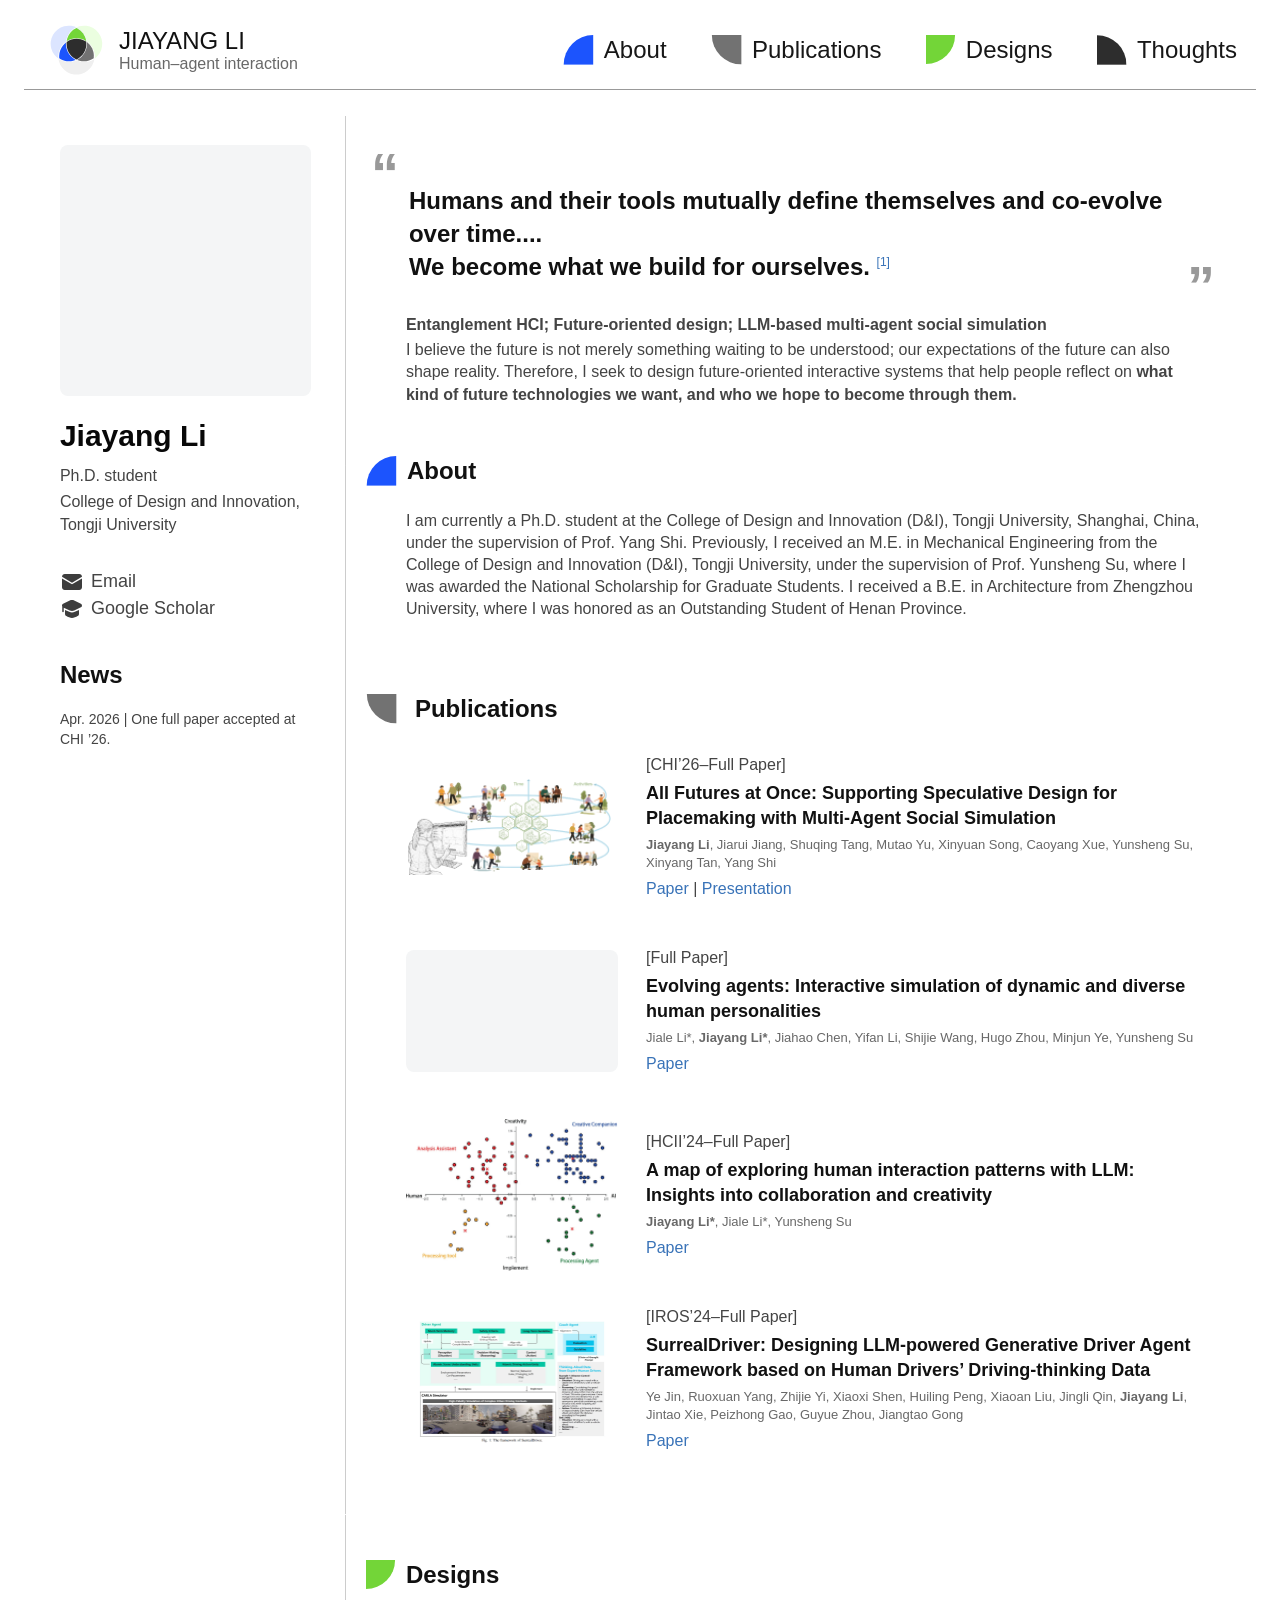
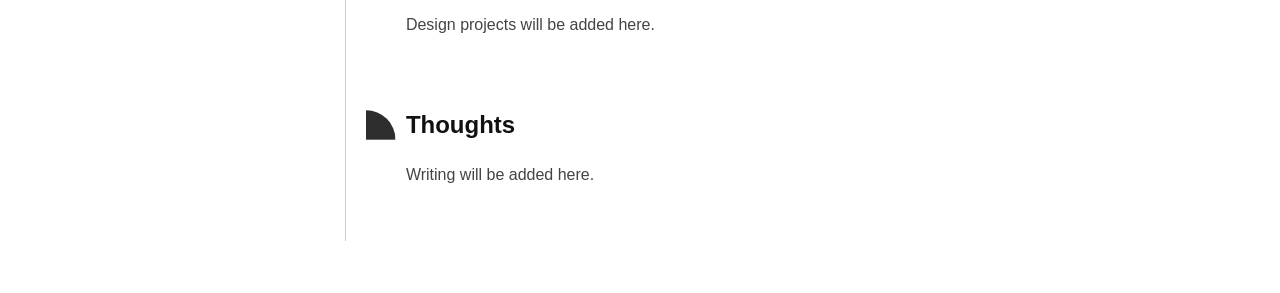
==== index.html @ 561d2c84 "Build Jiayang Li academic homepage" ====
<!doctype html>
<html lang="en">
<head>
  <meta charset="utf-8">
  <meta name="viewport" content="width=device-width, initial-scale=1">
  <meta name="description" content="Jiayang Li, Ph.D. student at Tongji University researching human-agent interaction and future-oriented design.">
  <title>Jiayang Li | Human–agent interaction</title>
  <link rel="stylesheet" href="styles.css">
</head>
<body id="top">
  <a class="skip-link" href="#main">Skip to content</a>
  <header class="site-header">
    <div class="header-inner">
      <a class="brand" href="#top">
        <span class="brand-mark" aria-hidden="true"><img src="assets/brand.svg" alt=""></span>
        <span>JIAYANG LI <small>Human–agent interaction</small></span>
      </a>
      <nav aria-label="Main navigation">
        <a href="#about"><img class="mark" src="assets/about.svg" alt="">About</a>
        <a href="#publications"><img class="mark" src="assets/publications.svg" alt="">Publications</a>
        <a href="#designs"><img class="mark" src="assets/designs.svg" alt="">Designs</a>
        <a href="#thoughts"><img class="mark" src="assets/thoughts.svg" alt="">Thoughts</a>
      </nav>
    </div>
  </header>

  <div class="page-layout">
    <aside class="sidebar" aria-labelledby="name">
      <div class="profile">
        <div class="portrait missing-art" aria-hidden="true"></div>
        <div>
          <h1 id="name">Jiayang Li</h1>
          <p>Ph.D. student</p>
          <p>College of Design and Innovation,<br>Tongji University</p>
        </div>
        <ul class="profile-links">
          <li><img class="contact-icon" src="assets/email.svg" alt=""><span class="pending">Email</span></li>
          <li><img class="contact-icon" src="assets/scholar.svg" alt=""><span class="pending">Google Scholar</span></li>
        </ul>
        <section class="news" aria-labelledby="news-title">
          <h2 id="news-title">News</h2>
          <p><time datetime="2026-04">Apr. 2026</time> | One full paper accepted at CHI ’26.</p>
        </section>
      </div>
    </aside>

    <main id="main">
      <div class="intro">
        <blockquote>
          <p>Humans and their tools mutually define themselves and co-evolve over time....<br>We become what we build for ourselves. <sup><a href="https://doi.org/10.1145/3364998" aria-label="Source: Entanglement HCI, by Christopher Frauenberger">[1]</a></sup></p>
        </blockquote>
        <p class="interests"><strong>Entanglement HCI; Future-oriented design; LLM-based multi-agent social simulation</strong></p>
        <p>I believe the future is not merely something waiting to be understood; our expectations of the future can also shape reality. Therefore, I seek to design future-oriented interactive systems that help people reflect on <strong>what kind of future technologies we want, and who we hope to become through them.</strong></p>
      </div>

      <section id="about" aria-labelledby="about-title">
        <h2 id="about-title"><img class="mark" src="assets/about.svg" alt="">About</h2>
        <div class="section-body">
          <p>I am currently a Ph.D. student at the College of Design and Innovation (D&amp;I), Tongji University, Shanghai, China, under the supervision of Prof. Yang Shi. Previously, I received an M.E. in Mechanical Engineering from the College of Design and Innovation (D&amp;I), Tongji University, under the supervision of Prof. Yunsheng Su, where I was awarded the National Scholarship for Graduate Students. I received a B.E. in Architecture from Zhengzhou University, where I was honored as an Outstanding Student of Henan Province.</p>
        </div>
      </section>

      <section id="publications" aria-labelledby="publications-title">
        <h2 id="publications-title"><img class="mark" src="assets/publications.svg" alt="">Publications</h2>
        <div class="section-body paper-list">
          <article class="paper">
            <div class="teaser"><img src="assets/all-futures.png" alt="All Futures at Once research overview"></div>
            <div>
              <p class="venue">[CHI’26–Full Paper]</p>
              <h3>All Futures at Once: Supporting Speculative Design for Placemaking with Multi-Agent Social Simulation</h3>
              <p class="authors"><strong>Jiayang Li</strong>, Jiarui Jiang, Shuqing Tang, Mutao Yu, Xinyuan Song, Caoyang Xue, Yunsheng Su, Xinyang Tan, Yang Shi</p>
              <p class="paper-links"><a href="https://doi.org/10.1145/3772318.3791543">Paper</a> <span aria-hidden="true">|</span> <a href="https://www.youtube.com/watch?v=OG_Ri6WL6H4">Presentation</a></p>
            </div>
          </article>
          <article class="paper">
            <div class="teaser missing-art" aria-hidden="true"></div>
            <div>
              <p class="venue">[Full Paper]</p>
              <h3>Evolving agents: Interactive simulation of dynamic and diverse human personalities</h3>
              <p class="authors">Jiale Li*, <strong>Jiayang Li*</strong>, Jiahao Chen, Yifan Li, Shijie Wang, Hugo Zhou, Minjun Ye, Yunsheng Su</p>
              <p class="paper-links"><a href="https://arxiv.org/abs/2404.02718">Paper</a></p>
            </div>
          </article>
          <article class="paper">
            <div class="teaser"><img src="assets/interaction-patterns.png" alt="Map of human interaction patterns with LLMs"></div>
            <div>
              <p class="venue">[HCII’24–Full Paper]</p>
              <h3>A map of exploring human interaction patterns with LLM: Insights into collaboration and creativity</h3>
              <p class="authors"><strong>Jiayang Li*</strong>, Jiale Li*, Yunsheng Su</p>
              <p class="paper-links"><a href="https://arxiv.org/abs/2404.04570">Paper</a></p>
            </div>
          </article>
          <article class="paper">
            <div class="teaser"><img src="assets/surrealdriver.png" alt="SurrealDriver system architecture"></div>
            <div>
              <p class="venue">[IROS’24–Full Paper]</p>
              <h3>SurrealDriver: Designing LLM-powered Generative Driver Agent Framework based on Human Drivers’ Driving-thinking Data</h3>
              <p class="authors">Ye Jin, Ruoxuan Yang, Zhijie Yi, Xiaoxi Shen, Huiling Peng, Xiaoan Liu, Jingli Qin, <strong>Jiayang Li</strong>, Jintao Xie, Peizhong Gao, Guyue Zhou, Jiangtao Gong</p>
              <p class="paper-links"><a href="https://arxiv.org/abs/2309.13193">Paper</a></p>
            </div>
          </article>
        </div>
      </section>

      <section class="future-section" id="designs" aria-labelledby="designs-title">
        <h2 id="designs-title"><img class="mark" src="assets/designs.svg" alt="">Designs</h2>
        <p class="section-body">Design projects will be added here.</p>
      </section>
      <section class="future-section" id="thoughts" aria-labelledby="thoughts-title">
        <h2 id="thoughts-title"><img class="mark" src="assets/thoughts.svg" alt="">Thoughts</h2>
        <p class="section-body">Writing will be added here.</p>
      </section>
    </main>
  </div>
</body>
</html>
---- styles.css ----
:root {
  color-scheme: light;
  font-family: "PingFang SC", "Helvetica Neue", Arial, sans-serif;
  color: #171717;
  background: #fff;
  --muted: #444;
  --link: #3973b8;
  --header-height: 90px;
}

* { box-sizing: border-box; }
html { scroll-behavior: smooth; scroll-padding-top: calc(var(--header-height) + 20px); }
body { margin: 0; }
h1, h2, h3, p, blockquote { margin: 0; }
a { color: var(--link); text-underline-offset: .2em; text-decoration: none; }
a:hover { text-decoration: underline; }
a:focus-visible { outline: 2px solid var(--link); outline-offset: 4px; }
.skip-link { position: fixed; top: 8px; left: 8px; transform: translateY(-160%); padding: 8px 12px; background: white; z-index: 5; }
.skip-link:focus { transform: none; }

.site-header { position: sticky; top: 0; z-index: 2; background: white; }
.header-inner {
  max-width: 1373px;
  min-height: var(--header-height);
  margin: 0 auto;
  padding: 10px 19px 0 20px;
  background: url("assets/header-rule.svg") center bottom repeat-x;
  display: flex;
  align-items: center;
  justify-content: space-between;
  gap: 24px;
}
.brand { display: inline-flex; align-items: center; gap: 10px; font-size: 24px; color: #111; white-space: nowrap; }
.brand small { display: block; color: #686868; font-size: 16px; }
.brand-mark { width: 65px; height: 62px; display: grid; place-items: center; }
.brand-mark img { max-width: 100%; height: auto; }
nav { display: flex; gap: clamp(18px, 3.47vw, 50px); align-items: center; }
nav a, h2 { display: flex; align-items: center; gap: 10px; }
nav a { font-size: 24px; color: inherit; min-height: 44px; }
.mark { display: block; flex: 0 0 auto; }

.page-layout {
  max-width: 1306px;
  margin: 26px auto 52px;
  display: grid;
  grid-template-columns: minmax(235px, 286px) minmax(0, 1fr);
  column-gap: 20px;
}
.sidebar { background: url("assets/sidebar-rule.svg") right top repeat-y; padding: 29px 29px 0 0; }
.profile { position: sticky; top: calc(var(--header-height) + 35px); }
.portrait { width: min(100%, 251px); aspect-ratio: 1; border-radius: 10px; overflow: hidden; margin-bottom: 23px; }
.missing-art { background: #f4f5f6; border-radius: 8px; }
.teaser.missing-art { aspect-ratio: 207 / 119; }
.portrait img, .teaser img { display: block; width: 100%; height: 100%; object-fit: cover; }
.profile h1 { font-size: 30px; margin-bottom: 12px; color: #080808; }
.profile p { color: var(--muted); line-height: 1.4; }
.profile p + p { margin-top: 4px; }
.profile-links { list-style: none; padding: 0; margin: 32px 0 36px; }
.profile-links li { display: flex; align-items: center; gap: 7px; min-height: 27px; font-size: 18px; }
.contact-icon { display: block; }
.pending { color: var(--muted); }
.news p { margin-top: 18px; font-size: 14px; }

main { min-width: 0; padding: 0 20px 55px 0; }
.intro { padding: 29px 0 0 40px; color: var(--muted); line-height: 1.38; }
blockquote { position: relative; padding: 39px 24px 31px 3px; color: #111; font-size: 24px; font-weight: 650; }
blockquote::before, blockquote::after { position: absolute; color: #999; font-size: 56px; line-height: 1; }
blockquote::before { content: "“"; top: 0; left: -35px; }
blockquote::after { content: "”"; bottom: 0; right: -15px; }
blockquote sup { font-size: 12px; font-weight: 400; }
.interests { margin-bottom: 3px; }
h2 { font-size: 24px; color: #111; min-height: 34px; }
#about { margin-top: 48px; }
.section-body { margin: 22px 0 0 40px; line-height: 1.38; color: var(--muted); }
#publications { margin-top: 72px; }
#publications h2 { gap: 18px; }
.paper-list { display: grid; gap: 26px; }
.paper { min-height: 158px; display: grid; grid-template-columns: minmax(125px, 212px) minmax(0, 1fr); gap: clamp(16px, 2.2vw, 32px); align-items: center; }
.teaser img { height: auto; }
.venue { margin-bottom: 5px; }
.paper h3 { color: #111; font-size: 18px; line-height: 1.36; }
.authors { margin-top: 6px; color: #686868; font-size: 13px; }
.paper-links { margin-top: 6px; }
.future-section { margin-top: 72px; }
#designs { margin-top: 100px; }

@media (max-width: 1390px) {
  .header-inner { margin-inline: 24px; }
  .page-layout { margin-inline: clamp(24px, 4.68vw, 67px); }
}
@media (max-width: 1000px) {
  nav { gap: 16px; }
  nav a { font-size: 18px; gap: 6px; }
  .page-layout { grid-template-columns: 220px minmax(0, 1fr); }
  main { padding-right: 0; }
  .paper { grid-template-columns: minmax(110px, 34%) minmax(0, 1fr); }
}
@media (max-width: 740px) {
  :root { --header-height: 114px; }
  .header-inner { display: grid; gap: 3px; justify-content: stretch; margin-inline: 16px; padding: 5px 0 0; }
  .brand { font-size: 19px; }
  .brand small { font-size: 13px; }
  .brand-mark { width: 45px; height: 50px; }
  nav { display: grid; grid-template-columns: repeat(4, max-content); justify-content: space-between; gap: 4px; }
  nav a { font-size: clamp(12px, 3.4vw, 16px); }
  nav .mark { display: none; }
  .page-layout { display: block; margin: 24px 20px 0; }
  .sidebar { background: none; border-bottom: 1px solid #ddd; padding: 0 0 24px; }
  .profile { position: static; display: grid; grid-template-columns: minmax(80px, 112px) minmax(0, 1fr); align-items: center; gap: 15px; }
  .profile h1 { font-size: 25px; margin-bottom: 5px; }
  .profile p { font-size: 14px; }
  .portrait, .profile-links { margin: 0; }
  .profile-links, .news { grid-column: 1 / -1; }
  .news p { margin-top: 3px; }
  .intro { padding-left: 0; }
  blockquote { padding-inline: 18px; font-size: 20px; }
  blockquote::before { left: 0; }
  blockquote::after { right: 0; }
  .section-body { margin-left: 0; }
  #about, #publications, .future-section, #designs { margin-top: 44px; }
  .paper { align-items: start; gap: 12px; min-height: 0; }
  .paper h3 { font-size: 16px; }
}
@media (max-width: 355px) {
  .paper { grid-template-columns: 1fr; }
  .teaser { max-width: 200px; }
}
@media (prefers-reduced-motion: reduce) {
  html { scroll-behavior: auto; }
}

@media (max-height: 720px) and (min-width: 741px) {
  .profile { position: static; }
}
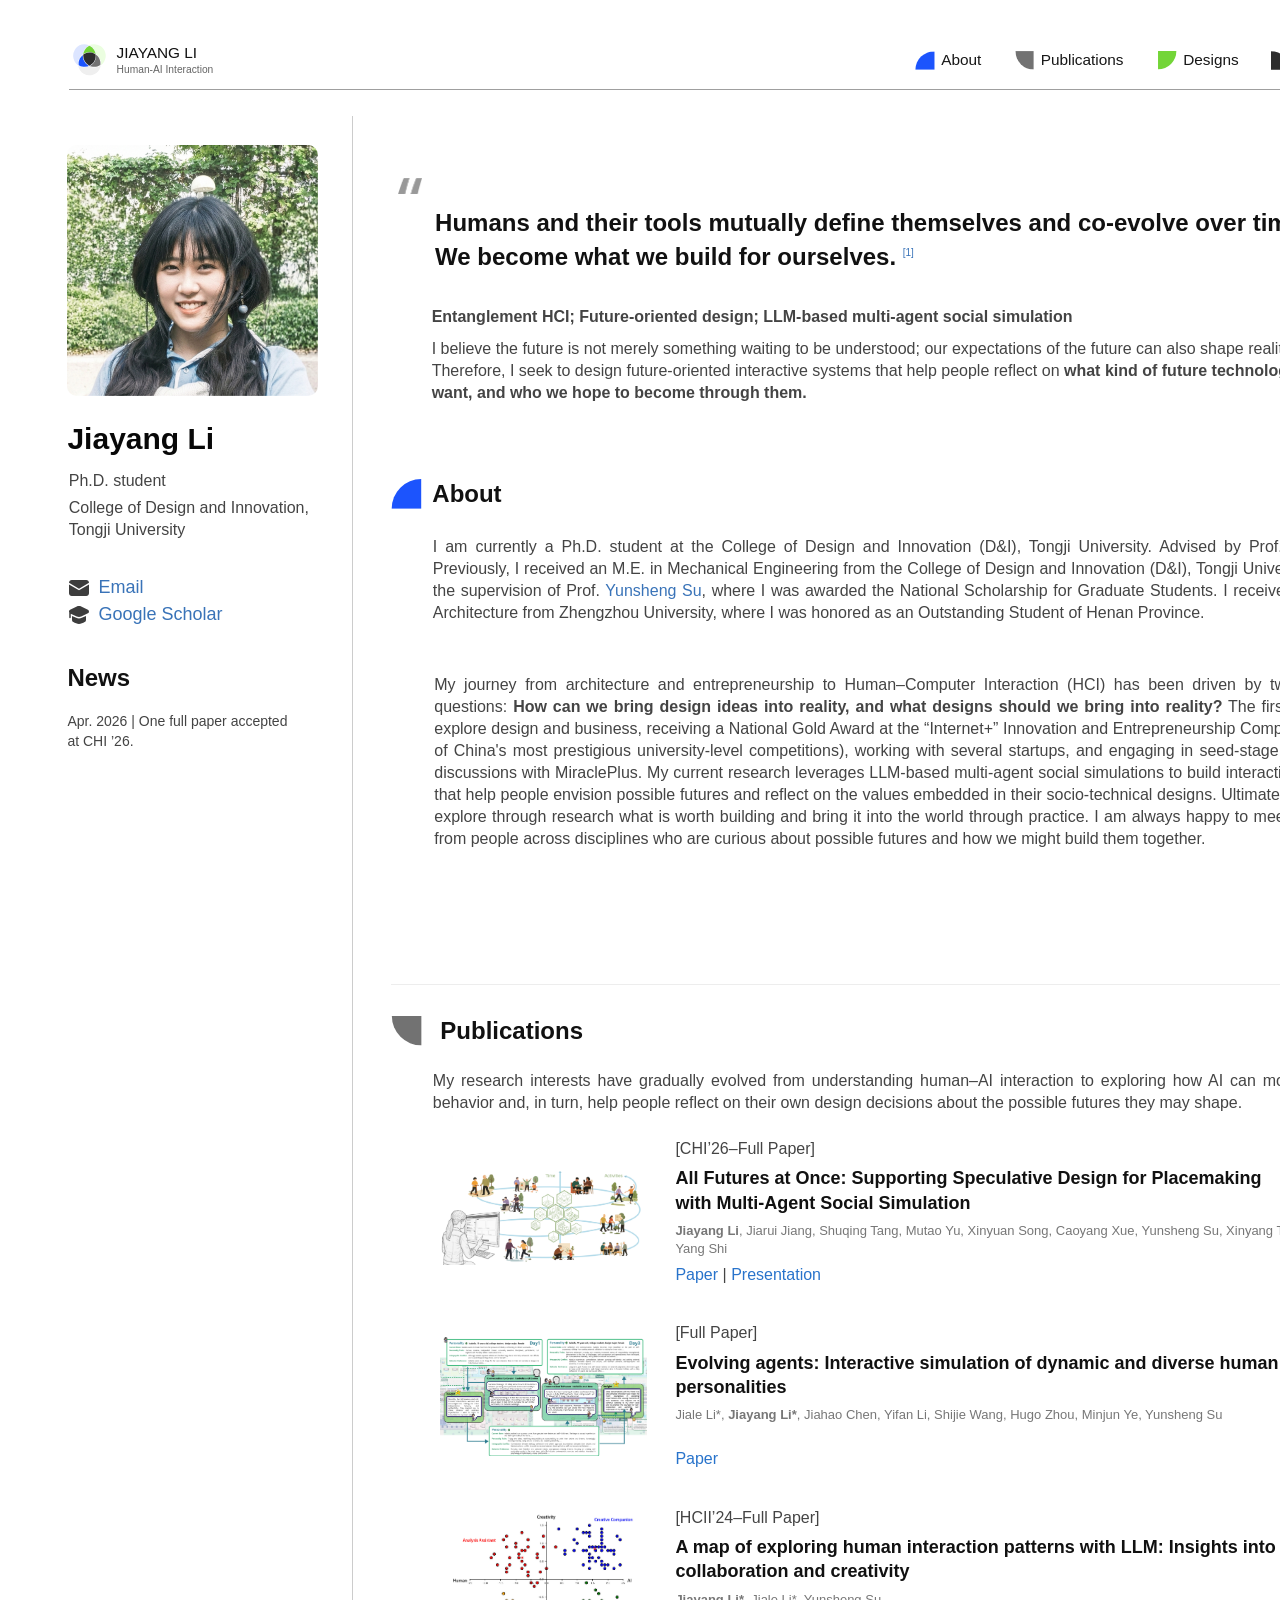
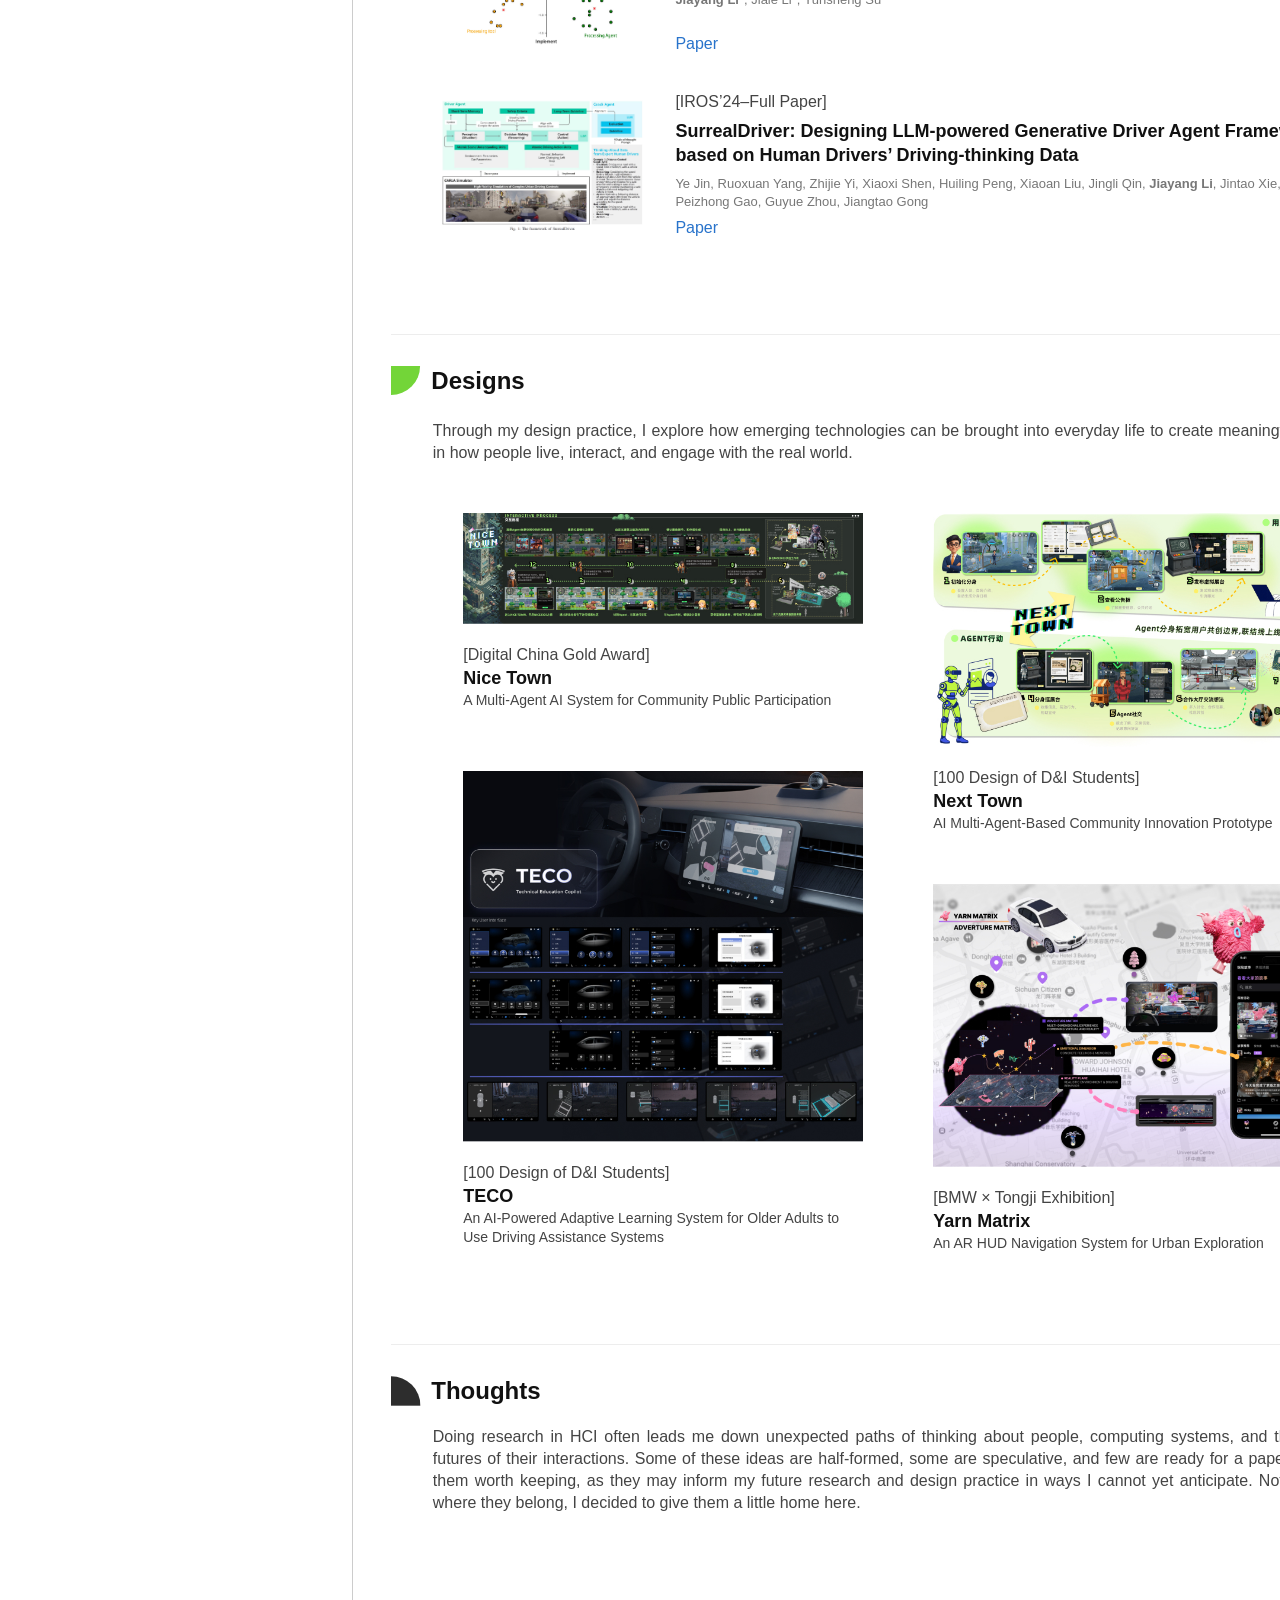
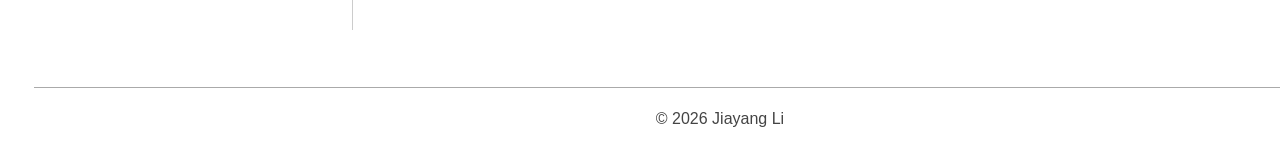
==== commit 41717b26: "Prepare updated academic homepage for GitHub Pages" ====
--- a/index.html
+++ b/index.html
@@ -4,17 +4,17 @@
   <meta charset="utf-8">
   <meta name="viewport" content="width=device-width, initial-scale=1">
   <meta name="description" content="Jiayang Li, Ph.D. student at Tongji University researching human-agent interaction and future-oriented design.">
-  <title>Jiayang Li | Human–agent interaction</title>
+  <title>Jiayang Li | Human-AI Interaction</title>
   <link rel="stylesheet" href="styles.css">
 </head>
 <body id="top">
   <a class="skip-link" href="#main">Skip to content</a>
   <header class="site-header">
     <div class="header-inner">
-      <a class="brand" href="#top">
-        <span class="brand-mark" aria-hidden="true"><img src="assets/brand.svg" alt=""></span>
-        <span>JIAYANG LI <small>Human–agent interaction</small></span>
-      </a>
+      <div class="brand">
+        <a class="brand-mark" href="#top" aria-label="Back to top"><img src="assets/brand.svg" alt=""></a>
+        <span>JIAYANG LI <small>Human-AI Interaction</small></span>
+      </div>
       <nav aria-label="Main navigation">
         <a href="#about"><img class="mark" src="assets/about.svg" alt="">About</a>
         <a href="#publications"><img class="mark" src="assets/publications.svg" alt="">Publications</a>
@@ -27,19 +27,19 @@
   <div class="page-layout">
     <aside class="sidebar" aria-labelledby="name">
       <div class="profile">
-        <div class="portrait missing-art" aria-hidden="true"></div>
+        <div class="portrait"><img src="assets/portrait.png" alt="Jiayang Li" width="1003" height="1003"></div>
         <div>
           <h1 id="name">Jiayang Li</h1>
           <p>Ph.D. student</p>
           <p>College of Design and Innovation,<br>Tongji University</p>
         </div>
         <ul class="profile-links">
-          <li><img class="contact-icon" src="assets/email.svg" alt=""><span class="pending">Email</span></li>
-          <li><img class="contact-icon" src="assets/scholar.svg" alt=""><span class="pending">Google Scholar</span></li>
+          <li><img class="contact-icon" src="assets/email.svg" alt=""><a href="mailto:jiayanglee0506@gmail.com">Email</a></li>
+          <li><img class="contact-icon" src="assets/scholar.svg" alt=""><a href="https://scholar.google.com/citations?user=fzOmFO4AAAAJ&amp;hl=zh-CN">Google Scholar</a></li>
         </ul>
         <section class="news" aria-labelledby="news-title">
           <h2 id="news-title">News</h2>
-          <p><time datetime="2026-04">Apr. 2026</time> | One full paper accepted at CHI ’26.</p>
+          <p><span class="news-lead"><time datetime="2026-04">Apr. 2026</time> | One full paper accepted</span> at CHI ’26.</p>
         </section>
       </div>
     </aside>
@@ -50,67 +50,119 @@
           <p>Humans and their tools mutually define themselves and co-evolve over time....<br>We become what we build for ourselves. <sup><a href="https://doi.org/10.1145/3364998" aria-label="Source: Entanglement HCI, by Christopher Frauenberger">[1]</a></sup></p>
         </blockquote>
         <p class="interests"><strong>Entanglement HCI; Future-oriented design; LLM-based multi-agent social simulation</strong></p>
-        <p>I believe the future is not merely something waiting to be understood; our expectations of the future can also shape reality. Therefore, I seek to design future-oriented interactive systems that help people reflect on <strong>what kind of future technologies we want, and who we hope to become through them.</strong></p>
+        <p>I believe the future is not merely something waiting to be understood; our expectations of the future can also shape reality.</p>
+        <p>Therefore, I seek to design future-oriented interactive systems that help people reflect on <strong>what kind of future technologies we want, and who we hope to become through them.</strong></p>
       </div>
 
-      <section id="about" aria-labelledby="about-title">
+      <section class="divided-section" id="about" aria-labelledby="about-title">
         <h2 id="about-title"><img class="mark" src="assets/about.svg" alt="">About</h2>
         <div class="section-body">
-          <p>I am currently a Ph.D. student at the College of Design and Innovation (D&amp;I), Tongji University, Shanghai, China, under the supervision of Prof. Yang Shi. Previously, I received an M.E. in Mechanical Engineering from the College of Design and Innovation (D&amp;I), Tongji University, under the supervision of Prof. Yunsheng Su, where I was awarded the National Scholarship for Graduate Students. I received a B.E. in Architecture from Zhengzhou University, where I was honored as an Outstanding Student of Henan Province.</p>
+          <p>I am currently a Ph.D. student at the College of Design and Innovation (D&amp;I), Tongji University. Advised by Prof. <a href="https://xiaoyangtao.github.io/">Yang Shi</a>. Previously, I received an M.E. in Mechanical Engineering from the College of Design and Innovation (D&amp;I), Tongji University, under the supervision of Prof. <a href="https://tjdi.tongji.edu.cn/TeacherDetail.do?id=4587&amp;lang=_en">Yunsheng Su</a>, where I was awarded the National Scholarship for Graduate Students. I received a B.E. in Architecture from Zhengzhou University, where I was honored as an Outstanding Student of Henan Province.</p>
+          <p>My journey from architecture and entrepreneurship to Human–Computer Interaction (HCI) has been driven by two evolving questions: <strong>How can we bring design ideas into reality, and what designs should we bring into reality?</strong> The first led me to explore design and business, receiving a National Gold Award at the “Internet+” Innovation and Entrepreneurship Competition (one of China's most prestigious university-level competitions), working with several startups, and engaging in seed-stage investment discussions with MiraclePlus. My current research leverages LLM-based multi-agent social simulations to build interactive systems that help people envision possible futures and reflect on the values embedded in their socio-technical designs. Ultimately, I hope to explore through research what is worth building and bring it into the world through practice. I am always happy to meet and learn from people across disciplines who are curious about possible futures and how we might build them together.</p>
         </div>
       </section>
 
-      <section id="publications" aria-labelledby="publications-title">
+      <section class="divided-section" id="publications" aria-labelledby="publications-title">
         <h2 id="publications-title"><img class="mark" src="assets/publications.svg" alt="">Publications</h2>
+        <p class="section-body section-copy">My research interests have gradually evolved from understanding human–AI interaction to exploring how AI can model human behavior and, in turn, help people reflect on their own design decisions about the possible futures they may shape.</p>
         <div class="section-body paper-list">
           <article class="paper">
             <div class="teaser"><img src="assets/all-futures.png" alt="All Futures at Once research overview"></div>
             <div>
-              <p class="venue">[CHI’26–Full Paper]</p>
-              <h3>All Futures at Once: Supporting Speculative Design for Placemaking with Multi-Agent Social Simulation</h3>
-              <p class="authors"><strong>Jiayang Li</strong>, Jiarui Jiang, Shuqing Tang, Mutao Yu, Xinyuan Song, Caoyang Xue, Yunsheng Su, Xinyang Tan, Yang Shi</p>
-              <p class="paper-links"><a href="https://doi.org/10.1145/3772318.3791543">Paper</a> <span aria-hidden="true">|</span> <a href="https://www.youtube.com/watch?v=OG_Ri6WL6H4">Presentation</a></p>
+              <a class="paper-heading" href="https://doi.org/10.1145/3772318.3791543">
+                <p class="venue">[CHI’26–Full Paper]</p>
+                <h3>All Futures at Once: Supporting Speculative Design for Placemaking with Multi-Agent Social Simulation</h3>
+              </a>
+              <p class="authors"><strong>Jiayang Li</strong>, Jiarui Jiang, Shuqing Tang, Mutao Yu, Xinyuan Song, Caoyang Xue, Yunsheng Su, Xinyang Tan, <span class="last-author">Yang&nbsp;Shi</span></p>
+              <p class="paper-links"><a href="https://dl.acm.org/doi/pdf/10.1145/3772318.3791543">Paper</a> <span aria-hidden="true">|</span> <a href="https://www.youtube.com/watch?v=OG_Ri6WL6H4">Presentation</a></p>
             </div>
           </article>
           <article class="paper">
-            <div class="teaser missing-art" aria-hidden="true"></div>
+            <div class="teaser"><img src="assets/evolving-agents.png" alt="Evolving Agents diagram showing how conversations and reflection shape a simulated character’s personality" width="4492" height="2612"></div>
             <div>
-              <p class="venue">[Full Paper]</p>
-              <h3>Evolving agents: Interactive simulation of dynamic and diverse human personalities</h3>
+              <a class="paper-heading" href="https://arxiv.org/abs/2404.02718">
+                <p class="venue">[Full Paper]</p>
+                <h3>Evolving agents: Interactive simulation of dynamic and diverse human personalities</h3>
+              </a>
               <p class="authors">Jiale Li*, <strong>Jiayang Li*</strong>, Jiahao Chen, Yifan Li, Shijie Wang, Hugo Zhou, Minjun Ye, Yunsheng Su</p>
-              <p class="paper-links"><a href="https://arxiv.org/abs/2404.02718">Paper</a></p>
+              <p class="paper-links"><a href="https://arxiv.org/pdf/2404.02718">Paper</a></p>
             </div>
           </article>
           <article class="paper">
-            <div class="teaser"><img src="assets/interaction-patterns.png" alt="Map of human interaction patterns with LLMs"></div>
+            <div class="teaser"><img src="assets/interaction-patterns.jpg" alt="Map of human interaction patterns with LLMs"></div>
             <div>
-              <p class="venue">[HCII’24–Full Paper]</p>
-              <h3>A map of exploring human interaction patterns with LLM: Insights into collaboration and creativity</h3>
+              <a class="paper-heading" href="https://link.springer.com/chapter/10.1007/978-3-031-60615-1_5">
+                <p class="venue">[HCII’24–Full Paper]</p>
+                <h3>A map of exploring human interaction patterns with LLM: Insights into collaboration and creativity</h3>
+              </a>
               <p class="authors"><strong>Jiayang Li*</strong>, Jiale Li*, Yunsheng Su</p>
-              <p class="paper-links"><a href="https://arxiv.org/abs/2404.04570">Paper</a></p>
+              <p class="paper-links"><a href="https://arxiv.org/pdf/2404.04570">Paper</a></p>
             </div>
           </article>
           <article class="paper">
             <div class="teaser"><img src="assets/surrealdriver.png" alt="SurrealDriver system architecture"></div>
             <div>
-              <p class="venue">[IROS’24–Full Paper]</p>
-              <h3>SurrealDriver: Designing LLM-powered Generative Driver Agent Framework based on Human Drivers’ Driving-thinking Data</h3>
+              <a class="paper-heading" href="https://arxiv.org/pdf/2309.13193">
+                <p class="venue">[IROS’24–Full Paper]</p>
+                <h3>SurrealDriver: Designing LLM-powered Generative Driver Agent Framework based on Human Drivers’ Driving-thinking Data</h3>
+              </a>
               <p class="authors">Ye Jin, Ruoxuan Yang, Zhijie Yi, Xiaoxi Shen, Huiling Peng, Xiaoan Liu, Jingli Qin, <strong>Jiayang Li</strong>, Jintao Xie, Peizhong Gao, Guyue Zhou, Jiangtao Gong</p>
-              <p class="paper-links"><a href="https://arxiv.org/abs/2309.13193">Paper</a></p>
+              <p class="paper-links"><a href="https://arxiv.org/pdf/2309.13193">Paper</a></p>
             </div>
           </article>
         </div>
       </section>
 
-      <section class="future-section" id="designs" aria-labelledby="designs-title">
+      <section class="divided-section" id="designs" aria-labelledby="designs-title">
         <h2 id="designs-title"><img class="mark" src="assets/designs.svg" alt="">Designs</h2>
-        <p class="section-body">Design projects will be added here.</p>
+        <p class="section-body section-copy">Through my design practice, I explore how emerging technologies can be brought into everyday life to create meaningful changes in how people live, interact, and engage with the real world.</p>
+        <div class="section-body project-grid">
+          <div class="project-column">
+            <article class="project">
+              <a class="project-link" href="https://youtu.be/UCTH89TCAQQ" aria-label="Nice Town video">
+                <img class="project-image nice-town" src="assets/nice-town.jpg" alt="Nice Town community simulation interface">
+                <p class="project-credit">[Digital China Gold Award]</p>
+                <h3>Nice Town</h3>
+                <p class="project-description">A Multi-Agent AI System for Community Public Participation</p>
+              </a>
+            </article>
+            <article class="project">
+              <a class="project-link" href="https://youtu.be/3_Xi08ussA4" aria-label="TECO video">
+                <img class="project-image teco" src="assets/teco.jpg" alt="TECO driving assistance learning system and interface">
+                <p class="project-credit">[100 Design of D&amp;I Students]</p>
+                <h3>TECO</h3>
+                <p class="project-description">An AI-Powered Adaptive Learning System for Older Adults to Use Driving Assistance Systems</p>
+              </a>
+            </article>
+          </div>
+          <div class="project-column">
+            <article class="project">
+              <a class="project-link" href="https://youtu.be/ANlL0ZLIgPI" aria-label="Next Town video">
+                <img class="project-image next-town" src="assets/next-town.jpg" alt="Next Town multi-agent community innovation prototype">
+                <p class="project-credit">[100 Design of D&amp;I Students]</p>
+                <h3>Next Town</h3>
+                <p class="project-description">AI Multi-Agent-Based Community Innovation Prototype</p>
+              </a>
+            </article>
+            <article class="project">
+              <a class="project-link" href="https://youtu.be/47cZfiAG1b4" aria-label="Yarn Matrix video">
+                <img class="project-image yarn-matrix" src="assets/yarn-matrix.jpg" alt="Yarn Matrix augmented reality navigation concept and interface">
+                <p class="project-credit">[BMW × Tongji Exhibition]</p>
+                <h3>Yarn Matrix</h3>
+                <p class="project-description">An AR HUD Navigation System for Urban Exploration</p>
+              </a>
+            </article>
+          </div>
+        </div>
       </section>
-      <section class="future-section" id="thoughts" aria-labelledby="thoughts-title">
+
+      <section class="divided-section" id="thoughts" aria-labelledby="thoughts-title">
         <h2 id="thoughts-title"><img class="mark" src="assets/thoughts.svg" alt="">Thoughts</h2>
-        <p class="section-body">Writing will be added here.</p>
+        <p class="section-body section-copy">Doing research in HCI often leads me down unexpected paths of thinking about people, computing systems, and the possible futures of their interactions. Some of these ideas are half-formed, some are speculative, and few are ready for a paper. Yet I find them worth keeping, as they may inform my future research and design practice in ways I cannot yet anticipate. Not quite sure where they belong, I decided to give them a little home here.</p>
       </section>
     </main>
   </div>
+
+  <footer class="site-footer">© 2026 Jiayang Li</footer>
 </body>
 </html>
--- a/styles.css
+++ b/styles.css
@@ -6,11 +6,19 @@
   --muted: #444;
   --link: #3973b8;
   --header-height: 90px;
+  --section-title-size: 24px;
+  --body-text-size: 16px;
+  --portrait-width: 250.56px;
+  --section-gap: 94px;
+  --section-heading-gap: 30px;
+  --section-copy-gap: 22px;
+  --section-outdent: 8px;
+  --footer-gap: 57px;
 }
 
 * { box-sizing: border-box; }
-html { scroll-behavior: smooth; scroll-padding-top: calc(var(--header-height) + 20px); }
-body { margin: 0; }
+html { scroll-behavior: smooth; scroll-padding-top: 20px; }
+body { zoom: min(1, calc(100vw / 1440px)); min-width: 1440px; margin: 0; }
 h1, h2, h3, p, blockquote { margin: 0; }
 a { color: var(--link); text-underline-offset: .2em; text-decoration: none; }
 a:hover { text-decoration: underline; }
@@ -18,117 +26,212 @@
 .skip-link { position: fixed; top: 8px; left: 8px; transform: translateY(-160%); padding: 8px 12px; background: white; z-index: 5; }
 .skip-link:focus { transform: none; }
 
-.site-header { position: sticky; top: 0; z-index: 2; background: white; }
 .header-inner {
   max-width: 1373px;
   min-height: var(--header-height);
   margin: 0 auto;
-  padding: 10px 19px 0 20px;
+  padding: 21px 19px 0 20px;
   background: url("assets/header-rule.svg") center bottom repeat-x;
   display: flex;
   align-items: center;
   justify-content: space-between;
   gap: 24px;
 }
-.brand { display: inline-flex; align-items: center; gap: 10px; font-size: 24px; color: #111; white-space: nowrap; }
-.brand small { display: block; color: #686868; font-size: 16px; }
+.brand { display: inline-flex; align-items: center; gap: 10px; font-size: var(--body-text-size); color: #111; white-space: nowrap; }
+.brand small { display: block; color: #656565; font-size: inherit; }
 .brand-mark { width: 65px; height: 62px; display: grid; place-items: center; }
 .brand-mark img { max-width: 100%; height: auto; }
-nav { display: flex; gap: clamp(18px, 3.47vw, 50px); align-items: center; }
+nav { display: flex; gap: 44px; align-items: center; }
 nav a, h2 { display: flex; align-items: center; gap: 10px; }
-nav a { font-size: 24px; color: inherit; min-height: 44px; }
+nav a { font-size: 21px; color: inherit; min-height: 30px; gap: 8px; }
+nav .mark { width: 26px; height: 26px; }
 .mark { display: block; flex: 0 0 auto; }
 
 .page-layout {
-  max-width: 1306px;
-  margin: 26px auto 52px;
-  display: grid;
-  grid-template-columns: minmax(235px, 286px) minmax(0, 1fr);
-  column-gap: 20px;
-}
-.sidebar { background: url("assets/sidebar-rule.svg") right top repeat-y; padding: 29px 29px 0 0; }
-.profile { position: sticky; top: calc(var(--header-height) + 35px); }
-.portrait { width: min(100%, 251px); aspect-ratio: 1; border-radius: 10px; overflow: hidden; margin-bottom: 23px; }
-.missing-art { background: #f4f5f6; border-radius: 8px; }
-.teaser.missing-art { aspect-ratio: 207 / 119; }
+  max-width: 1305px;
+  margin: 26px auto var(--footer-gap);
+  display: grid;
+  grid-template-columns: minmax(235px, 285px) minmax(0, 1fr);
+  column-gap: 32px;
+}
+.sidebar { border-right: 1px solid #ccc; padding: 29px 19px 0 0; }
+.portrait { width: min(100%, var(--portrait-width)); aspect-ratio: 1; border-radius: 10px; overflow: hidden; margin-bottom: 22px; }
 .portrait img, .teaser img { display: block; width: 100%; height: 100%; object-fit: cover; }
-.profile h1 { font-size: 30px; margin-bottom: 12px; color: #080808; }
+.profile h1 { font-size: 30px; line-height: 38px; margin-bottom: 10px; color: #080808; }
 .profile p { color: var(--muted); line-height: 1.4; }
+.profile > div p { font-size: var(--body-text-size); }
 .profile p + p { margin-top: 4px; }
-.profile-links { list-style: none; padding: 0; margin: 32px 0 36px; }
+.profile-links { list-style: none; padding: 0; margin: 34px 0 33px; }
 .profile-links li { display: flex; align-items: center; gap: 7px; min-height: 27px; font-size: 18px; }
 .contact-icon { display: block; }
-.pending { color: var(--muted); }
-.news p { margin-top: 18px; font-size: 14px; }
-
-main { min-width: 0; padding: 0 20px 55px 0; }
-.intro { padding: 29px 0 0 40px; color: var(--muted); line-height: 1.38; }
-blockquote { position: relative; padding: 39px 24px 31px 3px; color: #111; font-size: 24px; font-weight: 650; }
-blockquote::before, blockquote::after { position: absolute; color: #999; font-size: 56px; line-height: 1; }
-blockquote::before { content: "“"; top: 0; left: -35px; }
-blockquote::after { content: "”"; bottom: 0; right: -15px; }
-blockquote sup { font-size: 12px; font-weight: 400; }
-.interests { margin-bottom: 3px; }
-h2 { font-size: 24px; color: #111; min-height: 34px; }
-#about { margin-top: 48px; }
-.section-body { margin: 22px 0 0 40px; line-height: 1.38; color: var(--muted); }
-#publications { margin-top: 72px; }
+.news p { margin-top: 17px; font-size: 14px; }
+
+main { min-width: 0; padding: 0 16px calc(var(--section-gap) - var(--footer-gap)) 0; }
+.intro { padding: 51px 0 0 40px; color: var(--muted); font-size: var(--body-text-size); line-height: 1.38; }
+blockquote { position: relative; margin-bottom: 8.4px; padding: 38px 0 32px 3px; color: #111; font-size: var(--section-title-size); font-weight: 700; line-height: 34px; }
+blockquote::before, blockquote::after {
+  content: "";
+  position: absolute;
+  width: 24px;
+  height: 16px;
+  background: url("assets/quote-mark.png") center / contain no-repeat;
+}
+blockquote::before { top: 11px; left: -34px; }
+blockquote::after { bottom: 14px; right: -17px; }
+blockquote sup { font-size: 10px; font-weight: 400; line-height: 0; }
+.interests { margin-bottom: 10px; }
+h2 { font-size: var(--section-title-size); color: #111; min-height: 34px; }
+.section-body { margin: var(--section-copy-gap) 0 0 calc(40px + var(--section-outdent)); line-height: 1.38; color: var(--muted); }
+#about .section-body, .section-copy { font-size: var(--body-text-size); text-align: justify; }
+#about .section-body p + p { margin-top: 28px; }
+.divided-section {
+  position: relative;
+  margin-top: var(--section-gap);
+  margin-left: calc(-1 * var(--section-outdent));
+  padding-top: var(--section-heading-gap);
+}
+.divided-section::before {
+  content: "";
+  position: absolute;
+  inset: 0 0 auto;
+  height: 1px;
+  background: #ddd;
+}
+.paper-list { display: grid; gap: 26px; margin-top: 19px; }
+.paper { min-height: 158px; display: grid; grid-template-columns: minmax(125px, 212px) minmax(0, 1fr); gap: 32px; align-items: center; }
+.teaser img { height: auto; }
+.paper-heading, .project-link { display: block; color: inherit; }
+.paper-heading:hover, .project-link:hover { text-decoration: none; }
+.paper-heading:hover h3, .project-link:hover h3 { text-decoration: underline; }
+.venue { margin-bottom: 6px; }
+.paper h3 { color: #111; font-size: 18px; line-height: 1.36; }
+.authors { margin-top: 6px; color: #777; font-size: 13px; }
+.paper-links { margin-top: auto; }
+.paper-links a { color: #2873cb; }
+.project-grid {
+  display: grid;
+  grid-template-columns: repeat(2, minmax(0, 1fr));
+  gap: 29px;
+  margin-top: 49px;
+}
+.project-column { display: grid; gap: 67px; align-content: start; }
+.project-image { display: block; width: 100%; height: auto; object-fit: cover; margin-bottom: 15px; }
+.nice-town { aspect-ratio: 450 / 125.067; }
+.next-town { aspect-ratio: 450 / 263.695; }
+.teco { aspect-ratio: 450 / 416.845; }
+.yarn-matrix { aspect-ratio: 450 / 318.303; }
+.project h3 { font-size: 18px; line-height: 25px; color: #111; }
+.project-description { font-size: 14px; }
+.site-footer {
+  max-width: 1373px;
+  margin: 0 auto;
+  padding: 12px 24px 40px;
+  border-top: 1px solid #aaa;
+  text-align: center;
+  color: var(--muted);
+}
+
+.header-inner {
+  max-width: 1294.25px;
+  margin-inline: auto;
+  padding: 40.24px 0 0;
+  position: relative;
+  left: -4.08px;
+  align-items: flex-start;
+  background-size: 100% 1px;
+  background-repeat: no-repeat;
+}
+.brand { gap: 6.3px; font-size: 15.36px; line-height: 19.84px; }
+.brand small { font-size: 10.24px; line-height: 14px; }
+.brand-mark { width: 41.5px; height: 39.84px; }
+.header-inner > nav {
+  display: grid;
+  grid-template-columns: 99.33px 142.96px 113.14px auto;
+  gap: 0;
+  width: 447.57px;
+  margin-top: 9.04px;
+}
+nav a { font-size: 15.36px; line-height: 22px; gap: 6.4px; min-height: 22px; }
+nav .mark { width: 19.3px; height: 19px; }
+nav a:nth-child(2) .mark { width: 19.44px; }
+nav a:nth-child(3) .mark { width: 19.06px; }
+nav a:nth-child(4) .mark { width: 18.93px; }
+
+.page-layout {
+  max-width: 1305.12px;
+  margin-top: 26.36px;
+  margin-bottom: 57.16px;
+  grid-template-columns: 285.37px minmax(0, 1fr);
+  column-gap: 38.5px;
+}
+.sidebar { padding-top: 28.66px; padding-right: 16.75px; }
+.profile h1 { line-height: 42px; margin-bottom: 10.3px; }
+.profile > div p { margin-left: 1.36px; line-height: 22px; }
+.profile p + p { margin-top: 5px; }
+.profile-links { margin-top: 33.5px; margin-bottom: 33px; }
+.news-lead { display: block; white-space: nowrap; }
+
+main {
+  padding: 0 1.55px 0 0;
+  display: grid;
+  grid-template-rows: minmax(360.63px, auto) minmax(507.21px, auto)
+    minmax(949.71px, auto) minmax(1010.07px, auto) minmax(286.07px, auto);
+}
+.intro { padding: 50.79px 0 0 40.36px; margin-right: -9.23px; }
+blockquote { margin-bottom: 0; padding: 38.5px 0 32.05px 3.44px; }
+blockquote::after { right: 0; bottom: 14px; }
+
+.divided-section { margin: 0; padding-top: 30px; }
+.divided-section::before { background: url("assets/section-rule.svg") left top no-repeat; }
+#about { padding-top: 0; }
+#about::before { content: none; }
 #publications h2 { gap: 18px; }
-.paper-list { display: grid; gap: 26px; }
-.paper { min-height: 158px; display: grid; grid-template-columns: minmax(125px, 212px) minmax(0, 1fr); gap: clamp(16px, 2.2vw, 32px); align-items: center; }
-.teaser img { height: auto; }
-.venue { margin-bottom: 5px; }
-.paper h3 { color: #111; font-size: 18px; line-height: 1.36; }
-.authors { margin-top: 6px; color: #686868; font-size: 13px; }
-.paper-links { margin-top: 6px; }
-.future-section { margin-top: 72px; }
-#designs { margin-top: 100px; }
-
-@media (max-width: 1390px) {
-  .header-inner { margin-inline: 24px; }
-  .page-layout { margin-inline: clamp(24px, 4.68vw, 67px); }
-}
-@media (max-width: 1000px) {
-  nav { gap: 16px; }
-  nav a { font-size: 18px; gap: 6px; }
-  .page-layout { grid-template-columns: 220px minmax(0, 1fr); }
-  main { padding-right: 0; }
-  .paper { grid-template-columns: minmax(110px, 34%) minmax(0, 1fr); }
-}
-@media (max-width: 740px) {
-  :root { --header-height: 114px; }
-  .header-inner { display: grid; gap: 3px; justify-content: stretch; margin-inline: 16px; padding: 5px 0 0; }
-  .brand { font-size: 19px; }
-  .brand small { font-size: 13px; }
-  .brand-mark { width: 45px; height: 50px; }
-  nav { display: grid; grid-template-columns: repeat(4, max-content); justify-content: space-between; gap: 4px; }
-  nav a { font-size: clamp(12px, 3.4vw, 16px); }
-  nav .mark { display: none; }
-  .page-layout { display: block; margin: 24px 20px 0; }
-  .sidebar { background: none; border-bottom: 1px solid #ddd; padding: 0 0 24px; }
-  .profile { position: static; display: grid; grid-template-columns: minmax(80px, 112px) minmax(0, 1fr); align-items: center; gap: 15px; }
-  .profile h1 { font-size: 25px; margin-bottom: 5px; }
-  .profile p { font-size: 14px; }
-  .portrait, .profile-links { margin: 0; }
-  .profile-links, .news { grid-column: 1 / -1; }
-  .news p { margin-top: 3px; }
-  .intro { padding-left: 0; }
-  blockquote { padding-inline: 18px; font-size: 20px; }
-  blockquote::before { left: 0; }
-  blockquote::after { right: 0; }
-  .section-body { margin-left: 0; }
-  #about, #publications, .future-section, #designs { margin-top: 44px; }
-  .paper { align-items: start; gap: 12px; min-height: 0; }
-  .paper h3 { font-size: 16px; }
-}
-@media (max-width: 355px) {
-  .paper { grid-template-columns: 1fr; }
-  .teaser { max-width: 200px; }
-}
+.section-body { margin-left: 41.5px; }
+#about .section-body, .section-copy { max-width: 929.31px; line-height: 22px; }
+#about .section-body {
+  display: grid;
+  grid-template-rows: minmax(138.63px, auto) auto;
+  align-items: start;
+  margin-top: 24.58px;
+}
+#about .section-body p + p { margin-top: 0; margin-left: 1.44px; }
+
+.paper-list { margin-top: 19.4px; margin-left: 43.82px; gap: 26.67px; }
+.paper {
+  min-height: 157.5px;
+  grid-template-columns: 212.35px minmax(0, 1fr);
+  gap: 27.94px;
+  align-items: start;
+}
+.paper > div:last-child { padding-top: 4.75px; display: grid; grid-template-rows: 84px 42px auto; }
+.paper h3 { max-width: 622.4px; }
+.paper:last-child h3 { max-width: 686.7px; }
+.authors { margin-top: 0; max-width: 622.4px; }
+.paper:first-child .authors { max-width: 675.2px; }
+.paper-links { margin-top: 0; }
+.teaser { width: 207.2px; margin-top: 37.75px; margin-left: 5.15px; aspect-ratio: 207.2 / 94.005; }
+.paper:nth-child(2) .teaser { margin-top: 19.14px; aspect-ratio: 207.2 / 119.218; }
+.paper:nth-child(3) .teaser { width: 198.27px; margin-top: 6px; margin-left: 9.62px; aspect-ratio: 198.27 / 141.75; }
+.paper:nth-child(4) .teaser { width: 212.35px; margin-top: 8.8px; margin-left: 0; aspect-ratio: 212.35 / 139.92; }
+.teaser img { height: 100%; }
+
+.project-grid {
+  grid-template-columns: repeat(2, 400px);
+  gap: 70px;
+  margin-top: 48.66px;
+  margin-left: 71.91px;
+}
+.project-column { gap: 0; grid-template-rows: minmax(258.88px, auto) auto; }
+.project-column + .project-column { grid-template-rows: minmax(371.4px, auto) auto; }
+.nice-town { aspect-ratio: 400 / 111.171; }
+.next-town { aspect-ratio: 400 / 234.396; }
+.teco { aspect-ratio: 400 / 370.529; }
+.yarn-matrix { aspect-ratio: 400 / 282.936; }
+.project-image { margin-bottom: 20px; }
+.project-credit { line-height: 22px; }
+#thoughts .section-copy { margin-top: 18.36px; }
+.site-footer { min-height: 77.8px; padding-top: 21.38px; padding-bottom: 0; }
+
 @media (prefers-reduced-motion: reduce) {
   html { scroll-behavior: auto; }
 }
-
-@media (max-height: 720px) and (min-width: 741px) {
-  .profile { position: static; }
-}
